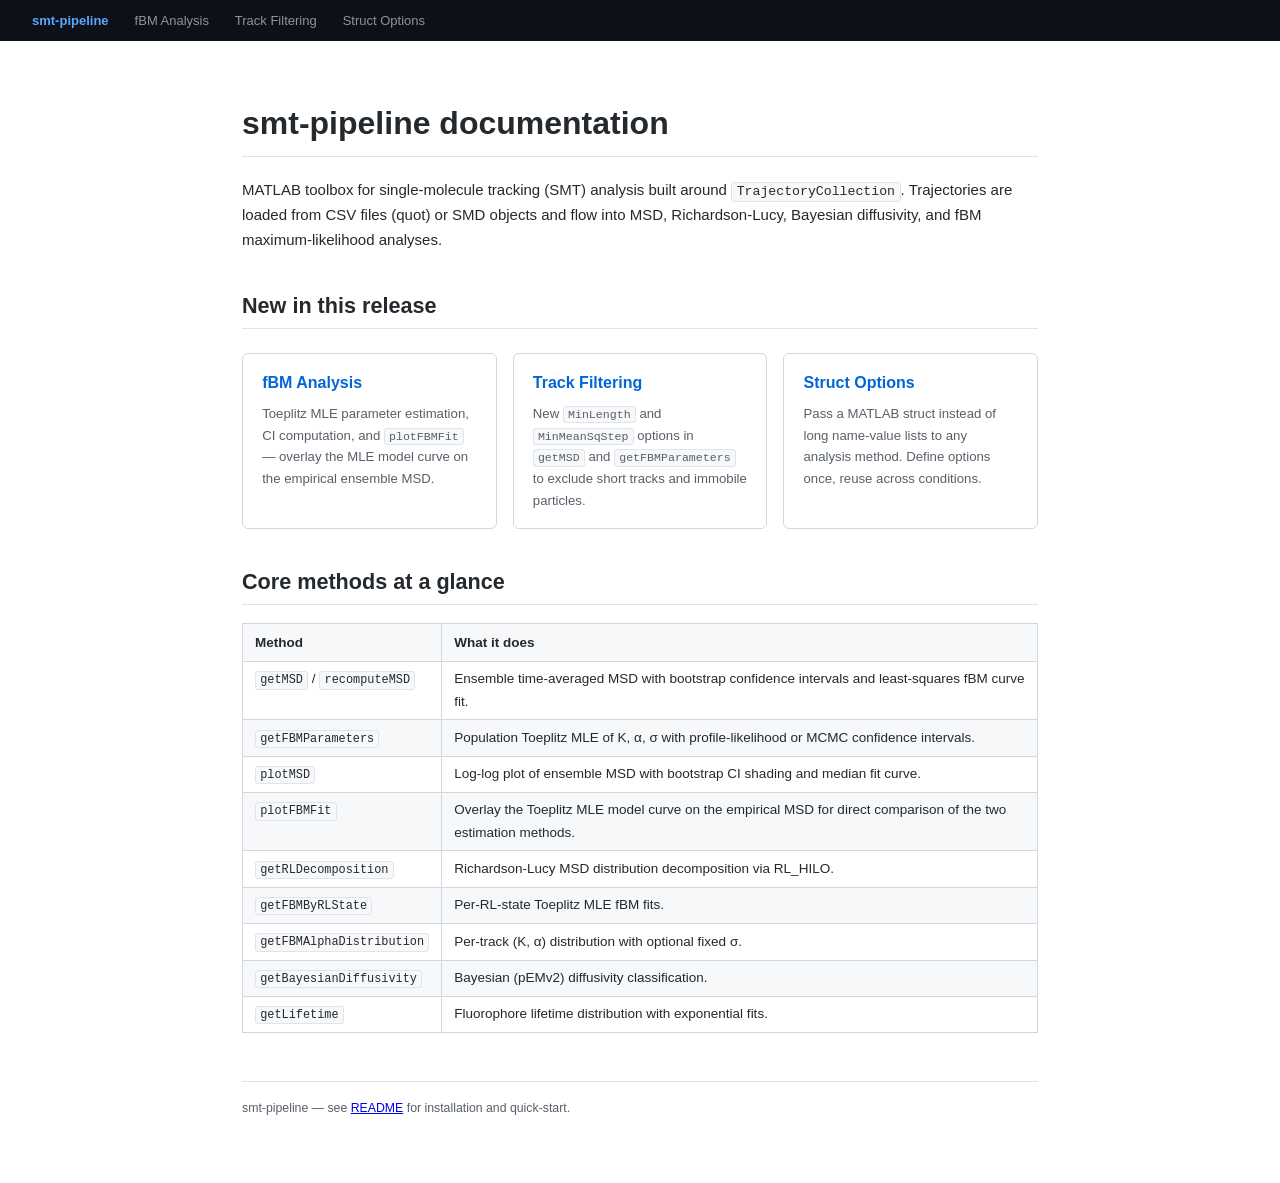
==== doc/index.html @ 526ec2e5 "Add plotFBMFit, track filtering, struct options, and HTML docs - plotFBMFit: overlay Toeplitz MLE mo" ====
<!DOCTYPE html>
<html lang="en">
<head>
<meta charset="UTF-8">
<meta name="viewport" content="width=device-width, initial-scale=1.0">
<title>smt-pipeline documentation</title>
<link rel="stylesheet" href="style.css">
</head>
<body>

<nav>
  <a class="home" href="index.html">smt-pipeline</a>
  <a href="fbm_analysis.html">fBM Analysis</a>
  <a href="track_filtering.html">Track Filtering</a>
  <a href="struct_options.html">Struct Options</a>
</nav>

<div class="page-wrap">

<h1>smt-pipeline documentation</h1>

<p>
MATLAB toolbox for single-molecule tracking (SMT) analysis built around
<code>TrajectoryCollection</code>. Trajectories are loaded from CSV files
(quot) or SMD objects and flow into MSD, Richardson-Lucy, Bayesian diffusivity,
and fBM maximum-likelihood analyses.
</p>

<h2>New in this release</h2>

<div class="card-grid">

  <a class="card" href="fbm_analysis.html">
    <h3>fBM Analysis</h3>
    <p>Toeplitz MLE parameter estimation, CI computation, and
    <code>plotFBMFit</code> — overlay the MLE model curve on the
    empirical ensemble MSD.</p>
  </a>

  <a class="card" href="track_filtering.html">
    <h3>Track Filtering</h3>
    <p>New <code>MinLength</code> and <code>MinMeanSqStep</code>
    options in <code>getMSD</code> and <code>getFBMParameters</code>
    to exclude short tracks and immobile particles.</p>
  </a>

  <a class="card" href="struct_options.html">
    <h3>Struct Options</h3>
    <p>Pass a MATLAB struct instead of long name-value lists to any
    analysis method. Define options once, reuse across conditions.</p>
  </a>

</div>

<h2>Core methods at a glance</h2>

<table>
  <thead>
    <tr><th>Method</th><th>What it does</th></tr>
  </thead>
  <tbody>
    <tr>
      <td><code>getMSD</code> / <code>recomputeMSD</code></td>
      <td>Ensemble time-averaged MSD with bootstrap confidence intervals and
          least-squares fBM curve fit.</td>
    </tr>
    <tr>
      <td><code>getFBMParameters</code></td>
      <td>Population Toeplitz MLE of K, α, σ with profile-likelihood or MCMC
          confidence intervals.</td>
    </tr>
    <tr>
      <td><code>plotMSD</code></td>
      <td>Log-log plot of ensemble MSD with bootstrap CI shading and median
          fit curve.</td>
    </tr>
    <tr>
      <td><code>plotFBMFit</code></td>
      <td>Overlay the Toeplitz MLE model curve on the empirical MSD for
          direct comparison of the two estimation methods.</td>
    </tr>
    <tr>
      <td><code>getRLDecomposition</code></td>
      <td>Richardson-Lucy MSD distribution decomposition via RL_HILO.</td>
    </tr>
    <tr>
      <td><code>getFBMByRLState</code></td>
      <td>Per-RL-state Toeplitz MLE fBM fits.</td>
    </tr>
    <tr>
      <td><code>getFBMAlphaDistribution</code></td>
      <td>Per-track (K, α) distribution with optional fixed σ.</td>
    </tr>
    <tr>
      <td><code>getBayesianDiffusivity</code></td>
      <td>Bayesian (pEMv2) diffusivity classification.</td>
    </tr>
    <tr>
      <td><code>getLifetime</code></td>
      <td>Fluorophore lifetime distribution with exponential fits.</td>
    </tr>
  </tbody>
</table>

<footer>smt-pipeline &mdash; see <a href="../README.md">README</a> for installation and quick-start.</footer>
</div>
</body>
</html>
---- doc/style.css ----
/* smt-pipeline documentation stylesheet */
*, *::before, *::after { box-sizing: border-box; }

body {
    font-family: -apple-system, BlinkMacSystemFont, "Segoe UI", Helvetica, Arial, sans-serif;
    font-size: 15px;
    line-height: 1.65;
    color: #24292e;
    background: #fff;
    margin: 0;
    padding: 0;
}

.page-wrap {
    max-width: 860px;
    margin: 0 auto;
    padding: 2rem 2rem 4rem;
}

/* ── Nav ─────────────────────────────────────────────────────────────── */
nav {
    background: #0d1117;
    padding: 0.6rem 2rem;
    font-size: 13px;
}
nav a { color: #8b949e; text-decoration: none; margin-right: 1.4rem; }
nav a:hover { color: #e6edf3; }
nav a.home { color: #58a6ff; font-weight: 600; }

/* ── Headings ─────────────────────────────────────────────────────────── */
h1 { font-size: 2rem; border-bottom: 1px solid #e1e4e8; padding-bottom: .4rem; margin-top: 1.5rem; }
h2 { font-size: 1.35rem; border-bottom: 1px solid #e1e4e8; padding-bottom: .3rem; margin-top: 2.2rem; }
h3 { font-size: 1.1rem; margin-top: 1.8rem; color: #0366d6; }

/* ── Code ─────────────────────────────────────────────────────────────── */
code {
    font-family: "SFMono-Regular", Consolas, "Liberation Mono", Menlo, monospace;
    font-size: 0.88em;
    background: #f6f8fa;
    border: 1px solid #e1e4e8;
    border-radius: 3px;
    padding: 0.1em 0.35em;
}

pre {
    background: #0d1117;
    color: #e6edf3;
    border-radius: 6px;
    padding: 1rem 1.2rem;
    overflow-x: auto;
    font-size: 0.86em;
    line-height: 1.55;
}
pre code {
    background: none;
    border: none;
    padding: 0;
    color: inherit;
    font-size: inherit;
}

/* ── Tables ───────────────────────────────────────────────────────────── */
table {
    width: 100%;
    border-collapse: collapse;
    margin: 1rem 0 1.5rem;
    font-size: 0.9em;
}
th {
    background: #f6f8fa;
    text-align: left;
    padding: 0.45rem 0.75rem;
    border: 1px solid #d0d7de;
    font-weight: 600;
}
td {
    padding: 0.4rem 0.75rem;
    border: 1px solid #d0d7de;
    vertical-align: top;
}
tr:nth-child(even) td { background: #f6f8fa; }

/* ── Callouts ─────────────────────────────────────────────────────────── */
.note, .tip, .warn {
    border-left: 4px solid;
    padding: 0.6rem 1rem;
    margin: 1.2rem 0;
    border-radius: 0 4px 4px 0;
    font-size: 0.92em;
}
.note  { border-color: #0366d6; background: #f1f8ff; }
.tip   { border-color: #28a745; background: #f0fff4; }
.warn  { border-color: #e36209; background: #fff8f0; }
.note strong, .tip strong, .warn strong { display: block; margin-bottom: .2rem; }

/* ── Card grid (index page) ───────────────────────────────────────────── */
.card-grid {
    display: grid;
    grid-template-columns: repeat(auto-fill, minmax(240px, 1fr));
    gap: 1rem;
    margin-top: 1.5rem;
}
.card {
    border: 1px solid #d0d7de;
    border-radius: 6px;
    padding: 1rem 1.2rem;
    text-decoration: none;
    color: inherit;
    display: block;
    transition: border-color .15s, box-shadow .15s;
}
.card:hover { border-color: #0366d6; box-shadow: 0 2px 8px rgba(3,102,214,.12); }
.card h3 { margin: 0 0 .4rem; color: #0366d6; font-size: 1rem; }
.card p  { margin: 0; font-size: 0.88em; color: #57606a; }

/* ── Signature block ──────────────────────────────────────────────────── */
.sig {
    background: #f6f8fa;
    border: 1px solid #d0d7de;
    border-radius: 6px;
    padding: 0.7rem 1rem;
    font-family: "SFMono-Regular", Consolas, monospace;
    font-size: 0.9em;
    margin: 0.8rem 0 1.2rem;
    white-space: pre-wrap;
}

footer {
    margin-top: 3rem;
    padding-top: 1rem;
    border-top: 1px solid #e1e4e8;
    font-size: 0.82em;
    color: #57606a;
}
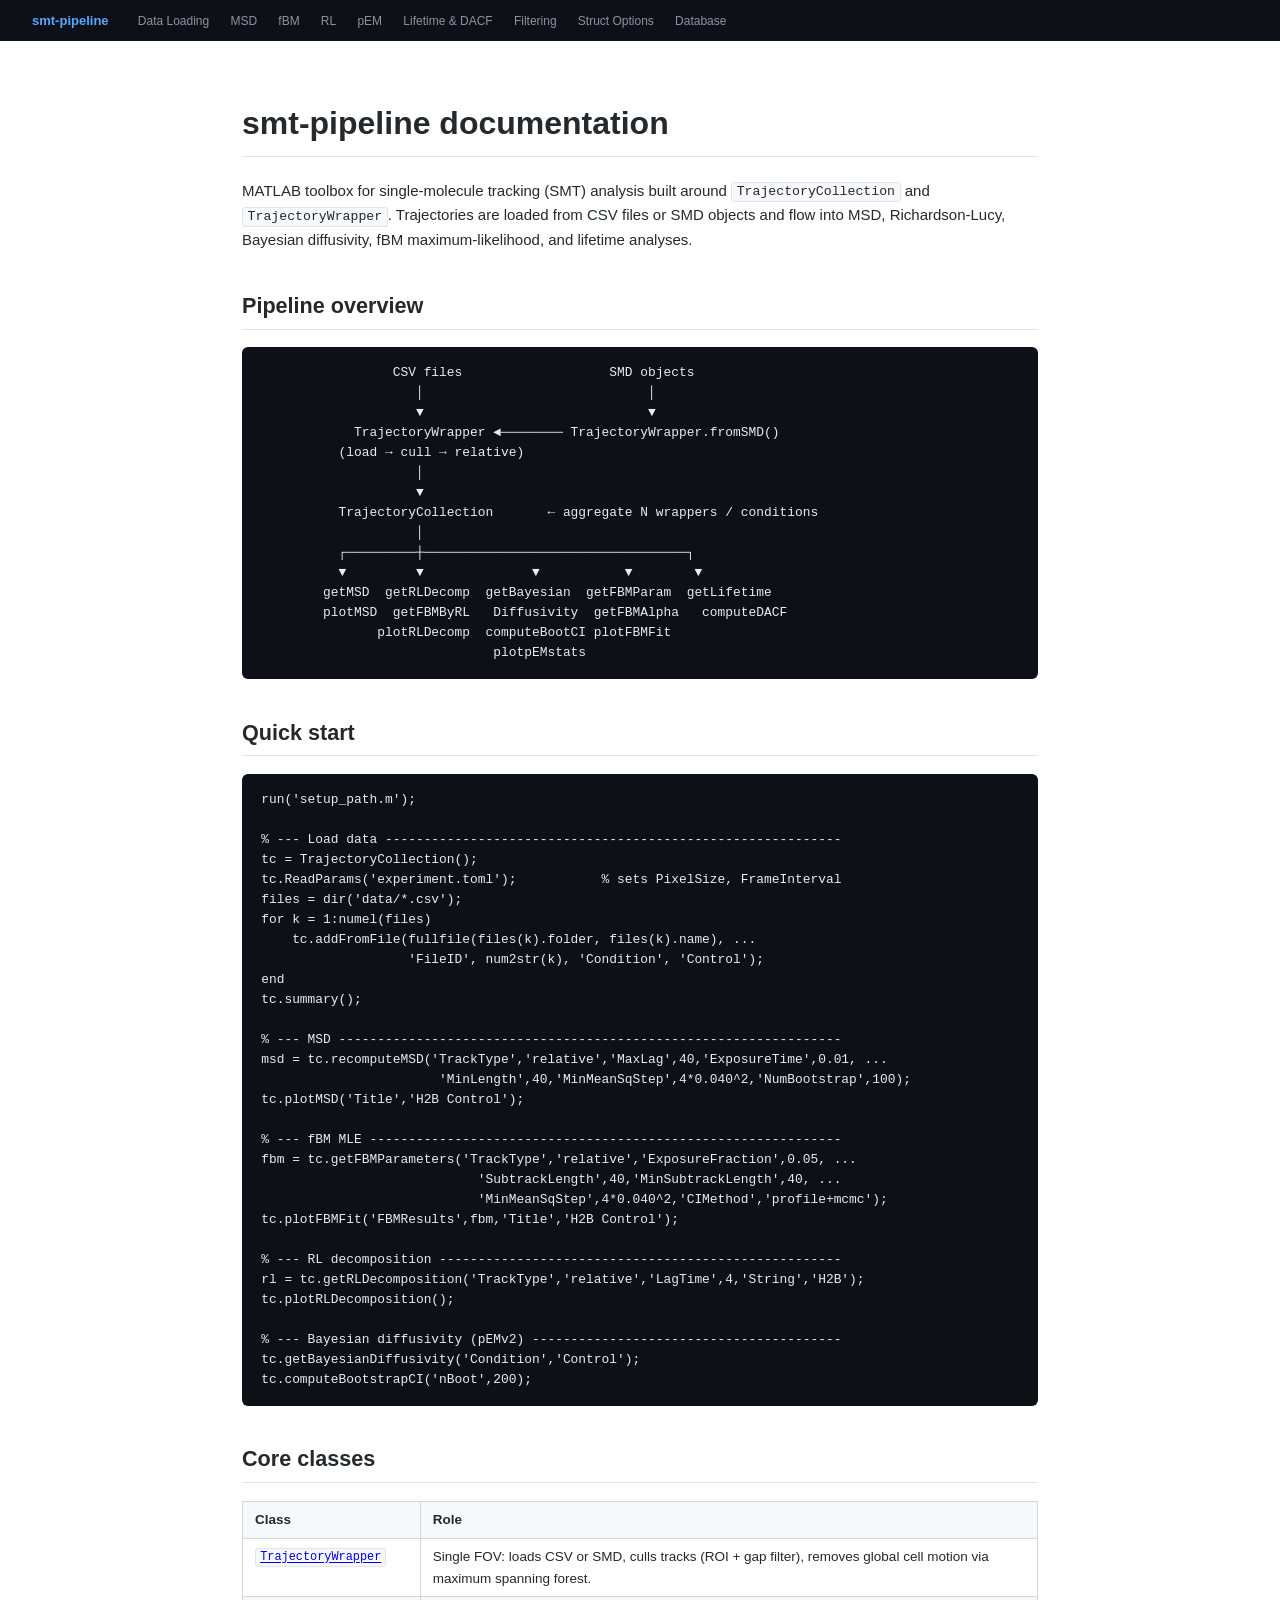
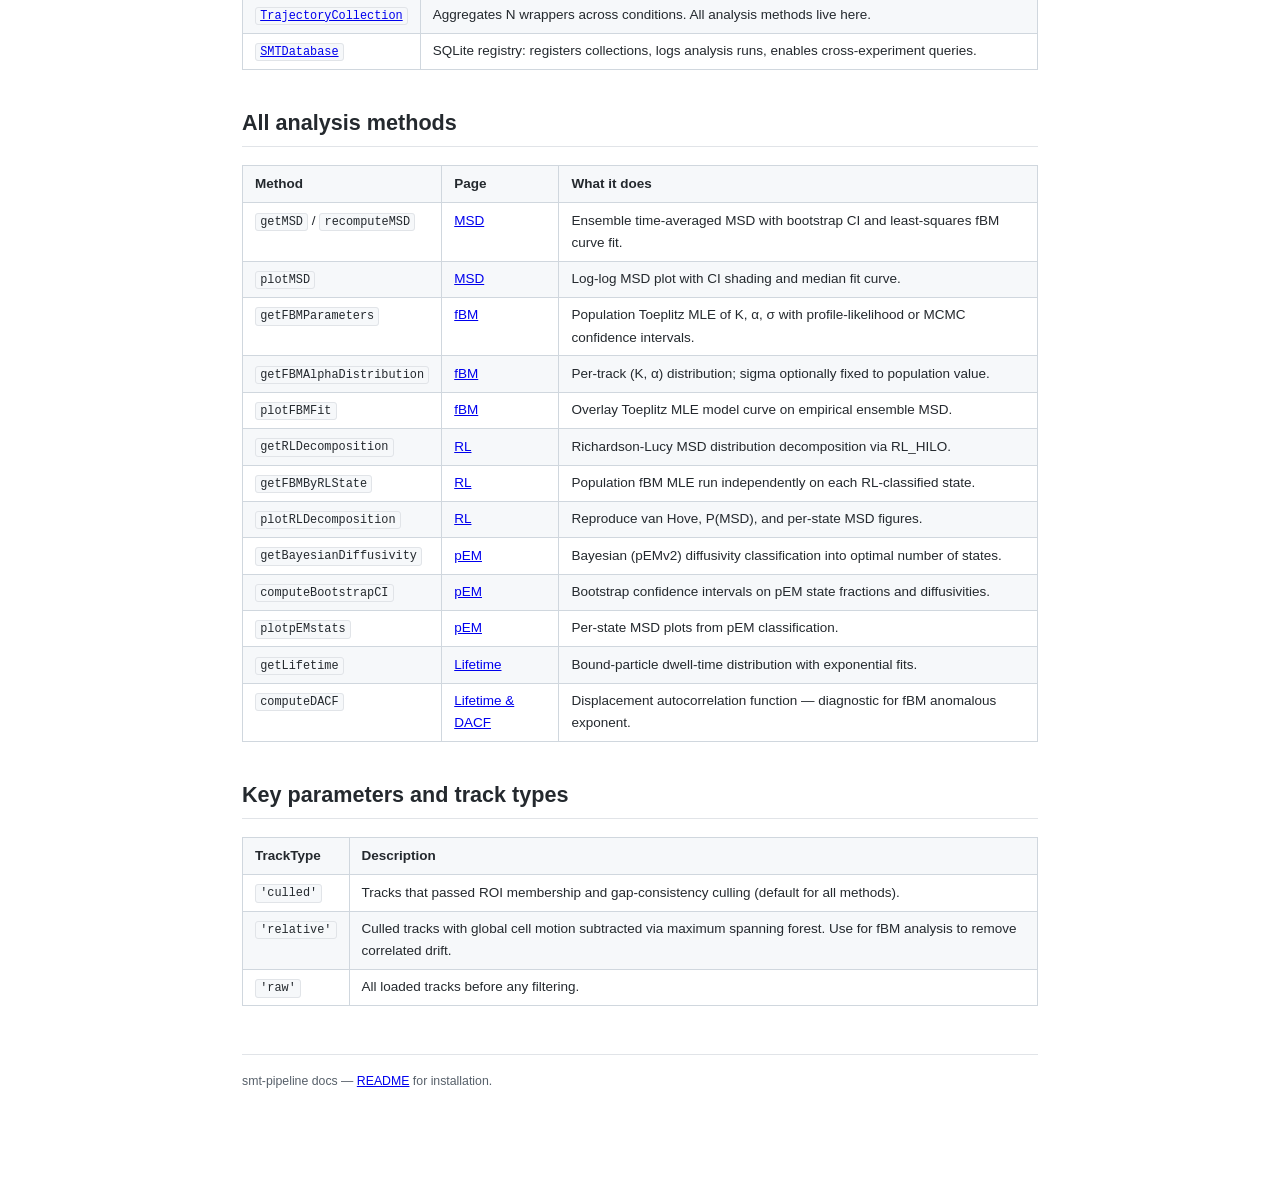
==== commit 60f8e6b2: "Expand docs: add 6 new pages covering all pipeline capabilities New pages: - data_loading: Trajector" ====
--- a/doc/index.html
+++ b/doc/index.html
@@ -10,9 +10,15 @@
 
 <nav>
   <a class="home" href="index.html">smt-pipeline</a>
-  <a href="fbm_analysis.html">fBM Analysis</a>
-  <a href="track_filtering.html">Track Filtering</a>
+  <a href="data_loading.html">Data Loading</a>
+  <a href="msd_analysis.html">MSD</a>
+  <a href="fbm_analysis.html">fBM</a>
+  <a href="rl_analysis.html">RL</a>
+  <a href="pem_analysis.html">pEM</a>
+  <a href="lifetime.html">Lifetime &amp; DACF</a>
+  <a href="track_filtering.html">Filtering</a>
   <a href="struct_options.html">Struct Options</a>
+  <a href="smt_database.html">Database</a>
 </nav>
 
 <div class="page-wrap">
@@ -21,88 +27,174 @@
 
 <p>
 MATLAB toolbox for single-molecule tracking (SMT) analysis built around
-<code>TrajectoryCollection</code>. Trajectories are loaded from CSV files
-(quot) or SMD objects and flow into MSD, Richardson-Lucy, Bayesian diffusivity,
-and fBM maximum-likelihood analyses.
+<code>TrajectoryCollection</code> and <code>TrajectoryWrapper</code>.
+Trajectories are loaded from CSV files or SMD objects and flow into MSD,
+Richardson-Lucy, Bayesian diffusivity, fBM maximum-likelihood, and lifetime analyses.
 </p>
 
-<h2>New in this release</h2>
-
-<div class="card-grid">
-
-  <a class="card" href="fbm_analysis.html">
-    <h3>fBM Analysis</h3>
-    <p>Toeplitz MLE parameter estimation, CI computation, and
-    <code>plotFBMFit</code> — overlay the MLE model curve on the
-    empirical ensemble MSD.</p>
-  </a>
-
-  <a class="card" href="track_filtering.html">
-    <h3>Track Filtering</h3>
-    <p>New <code>MinLength</code> and <code>MinMeanSqStep</code>
-    options in <code>getMSD</code> and <code>getFBMParameters</code>
-    to exclude short tracks and immobile particles.</p>
-  </a>
-
-  <a class="card" href="struct_options.html">
-    <h3>Struct Options</h3>
-    <p>Pass a MATLAB struct instead of long name-value lists to any
-    analysis method. Define options once, reuse across conditions.</p>
-  </a>
-
-</div>
-
-<h2>Core methods at a glance</h2>
+<!-- ═══════════════════════════════════════════════════════════════════════ -->
+<h2>Pipeline overview</h2>
+
+<pre><code>                 CSV files                   SMD objects
+                    │                             │
+                    ▼                             ▼
+            TrajectoryWrapper ◄──────── TrajectoryWrapper.fromSMD()
+          (load → cull → relative)
+                    │
+                    ▼
+          TrajectoryCollection       ← aggregate N wrappers / conditions
+                    │
+          ┌─────────┼──────────────────────────────────┐
+          ▼         ▼              ▼           ▼        ▼
+        getMSD  getRLDecomp  getBayesian  getFBMParam  getLifetime
+        plotMSD  getFBMByRL   Diffusivity  getFBMAlpha   computeDACF
+               plotRLDecomp  computeBootCI plotFBMFit
+                              plotpEMstats</code></pre>
+
+<!-- ═══════════════════════════════════════════════════════════════════════ -->
+<h2>Quick start</h2>
+
+<pre><code>run('setup_path.m');
+
+% --- Load data -----------------------------------------------------------
+tc = TrajectoryCollection();
+tc.ReadParams('experiment.toml');           % sets PixelSize, FrameInterval
+files = dir('data/*.csv');
+for k = 1:numel(files)
+    tc.addFromFile(fullfile(files(k).folder, files(k).name), ...
+                   'FileID', num2str(k), 'Condition', 'Control');
+end
+tc.summary();
+
+% --- MSD -----------------------------------------------------------------
+msd = tc.recomputeMSD('TrackType','relative','MaxLag',40,'ExposureTime',0.01, ...
+                       'MinLength',40,'MinMeanSqStep',4*0.040^2,'NumBootstrap',100);
+tc.plotMSD('Title','H2B Control');
+
+% --- fBM MLE -------------------------------------------------------------
+fbm = tc.getFBMParameters('TrackType','relative','ExposureFraction',0.05, ...
+                            'SubtrackLength',40,'MinSubtrackLength',40, ...
+                            'MinMeanSqStep',4*0.040^2,'CIMethod','profile+mcmc');
+tc.plotFBMFit('FBMResults',fbm,'Title','H2B Control');
+
+% --- RL decomposition ----------------------------------------------------
+rl = tc.getRLDecomposition('TrackType','relative','LagTime',4,'String','H2B');
+tc.plotRLDecomposition();
+
+% --- Bayesian diffusivity (pEMv2) ----------------------------------------
+tc.getBayesianDiffusivity('Condition','Control');
+tc.computeBootstrapCI('nBoot',200);</code></pre>
+
+<!-- ═══════════════════════════════════════════════════════════════════════ -->
+<h2>Core classes</h2>
+
+<table>
+  <thead><tr><th>Class</th><th>Role</th></tr></thead>
+  <tbody>
+    <tr>
+      <td><a href="data_loading.html#wrapper"><code>TrajectoryWrapper</code></a></td>
+      <td>Single FOV: loads CSV or SMD, culls tracks (ROI + gap filter), removes global cell motion via maximum spanning forest.</td>
+    </tr>
+    <tr>
+      <td><a href="data_loading.html#collection"><code>TrajectoryCollection</code></a></td>
+      <td>Aggregates N wrappers across conditions. All analysis methods live here.</td>
+    </tr>
+    <tr>
+      <td><a href="smt_database.html"><code>SMTDatabase</code></a></td>
+      <td>SQLite registry: registers collections, logs analysis runs, enables cross-experiment queries.</td>
+    </tr>
+  </tbody>
+</table>
+
+<!-- ═══════════════════════════════════════════════════════════════════════ -->
+<h2>All analysis methods</h2>
 
 <table>
   <thead>
-    <tr><th>Method</th><th>What it does</th></tr>
+    <tr><th>Method</th><th>Page</th><th>What it does</th></tr>
   </thead>
   <tbody>
     <tr>
       <td><code>getMSD</code> / <code>recomputeMSD</code></td>
-      <td>Ensemble time-averaged MSD with bootstrap confidence intervals and
-          least-squares fBM curve fit.</td>
+      <td><a href="msd_analysis.html">MSD</a></td>
+      <td>Ensemble time-averaged MSD with bootstrap CI and least-squares fBM curve fit.</td>
+    </tr>
+    <tr>
+      <td><code>plotMSD</code></td>
+      <td><a href="msd_analysis.html">MSD</a></td>
+      <td>Log-log MSD plot with CI shading and median fit curve.</td>
     </tr>
     <tr>
       <td><code>getFBMParameters</code></td>
-      <td>Population Toeplitz MLE of K, α, σ with profile-likelihood or MCMC
-          confidence intervals.</td>
-    </tr>
-    <tr>
-      <td><code>plotMSD</code></td>
-      <td>Log-log plot of ensemble MSD with bootstrap CI shading and median
-          fit curve.</td>
+      <td><a href="fbm_analysis.html">fBM</a></td>
+      <td>Population Toeplitz MLE of K, α, σ with profile-likelihood or MCMC confidence intervals.</td>
+    </tr>
+    <tr>
+      <td><code>getFBMAlphaDistribution</code></td>
+      <td><a href="fbm_analysis.html#alpha-dist">fBM</a></td>
+      <td>Per-track (K, α) distribution; sigma optionally fixed to population value.</td>
     </tr>
     <tr>
       <td><code>plotFBMFit</code></td>
-      <td>Overlay the Toeplitz MLE model curve on the empirical MSD for
-          direct comparison of the two estimation methods.</td>
+      <td><a href="fbm_analysis.html#plotfbmfit">fBM</a></td>
+      <td>Overlay Toeplitz MLE model curve on empirical ensemble MSD.</td>
     </tr>
     <tr>
       <td><code>getRLDecomposition</code></td>
+      <td><a href="rl_analysis.html">RL</a></td>
       <td>Richardson-Lucy MSD distribution decomposition via RL_HILO.</td>
     </tr>
     <tr>
       <td><code>getFBMByRLState</code></td>
-      <td>Per-RL-state Toeplitz MLE fBM fits.</td>
-    </tr>
-    <tr>
-      <td><code>getFBMAlphaDistribution</code></td>
-      <td>Per-track (K, α) distribution with optional fixed σ.</td>
+      <td><a href="rl_analysis.html#fbm-by-state">RL</a></td>
+      <td>Population fBM MLE run independently on each RL-classified state.</td>
+    </tr>
+    <tr>
+      <td><code>plotRLDecomposition</code></td>
+      <td><a href="rl_analysis.html#plot">RL</a></td>
+      <td>Reproduce van Hove, P(MSD), and per-state MSD figures.</td>
     </tr>
     <tr>
       <td><code>getBayesianDiffusivity</code></td>
-      <td>Bayesian (pEMv2) diffusivity classification.</td>
+      <td><a href="pem_analysis.html">pEM</a></td>
+      <td>Bayesian (pEMv2) diffusivity classification into optimal number of states.</td>
+    </tr>
+    <tr>
+      <td><code>computeBootstrapCI</code></td>
+      <td><a href="pem_analysis.html#bootstrap">pEM</a></td>
+      <td>Bootstrap confidence intervals on pEM state fractions and diffusivities.</td>
+    </tr>
+    <tr>
+      <td><code>plotpEMstats</code></td>
+      <td><a href="pem_analysis.html#plot">pEM</a></td>
+      <td>Per-state MSD plots from pEM classification.</td>
     </tr>
     <tr>
       <td><code>getLifetime</code></td>
-      <td>Fluorophore lifetime distribution with exponential fits.</td>
+      <td><a href="lifetime.html">Lifetime</a></td>
+      <td>Bound-particle dwell-time distribution with exponential fits.</td>
+    </tr>
+    <tr>
+      <td><code>computeDACF</code></td>
+      <td><a href="lifetime.html#dacf">Lifetime &amp; DACF</a></td>
+      <td>Displacement autocorrelation function — diagnostic for fBM anomalous exponent.</td>
     </tr>
   </tbody>
 </table>
 
-<footer>smt-pipeline &mdash; see <a href="../README.md">README</a> for installation and quick-start.</footer>
+<!-- ═══════════════════════════════════════════════════════════════════════ -->
+<h2>Key parameters and track types</h2>
+
+<table>
+  <thead><tr><th>TrackType</th><th>Description</th></tr></thead>
+  <tbody>
+    <tr><td><code>'culled'</code></td><td>Tracks that passed ROI membership and gap-consistency culling (default for all methods).</td></tr>
+    <tr><td><code>'relative'</code></td><td>Culled tracks with global cell motion subtracted via maximum spanning forest. Use for fBM analysis to remove correlated drift.</td></tr>
+    <tr><td><code>'raw'</code></td><td>All loaded tracks before any filtering.</td></tr>
+  </tbody>
+</table>
+
+<footer>smt-pipeline docs &mdash; <a href="../README.md">README</a> for installation.</footer>
 </div>
 </body>
 </html>
--- a/doc/style.css
+++ b/doc/style.css
@@ -23,9 +23,9 @@
     padding: 0.6rem 2rem;
     font-size: 13px;
 }
-nav a { color: #8b949e; text-decoration: none; margin-right: 1.4rem; }
+nav a { color: #8b949e; text-decoration: none; margin-right: 1.1rem; font-size: 12px; }
 nav a:hover { color: #e6edf3; }
-nav a.home { color: #58a6ff; font-weight: 600; }
+nav a.home { color: #58a6ff; font-weight: 600; font-size: 13px; margin-right: 1.6rem; }
 
 /* ── Headings ─────────────────────────────────────────────────────────── */
 h1 { font-size: 2rem; border-bottom: 1px solid #e1e4e8; padding-bottom: .4rem; margin-top: 1.5rem; }
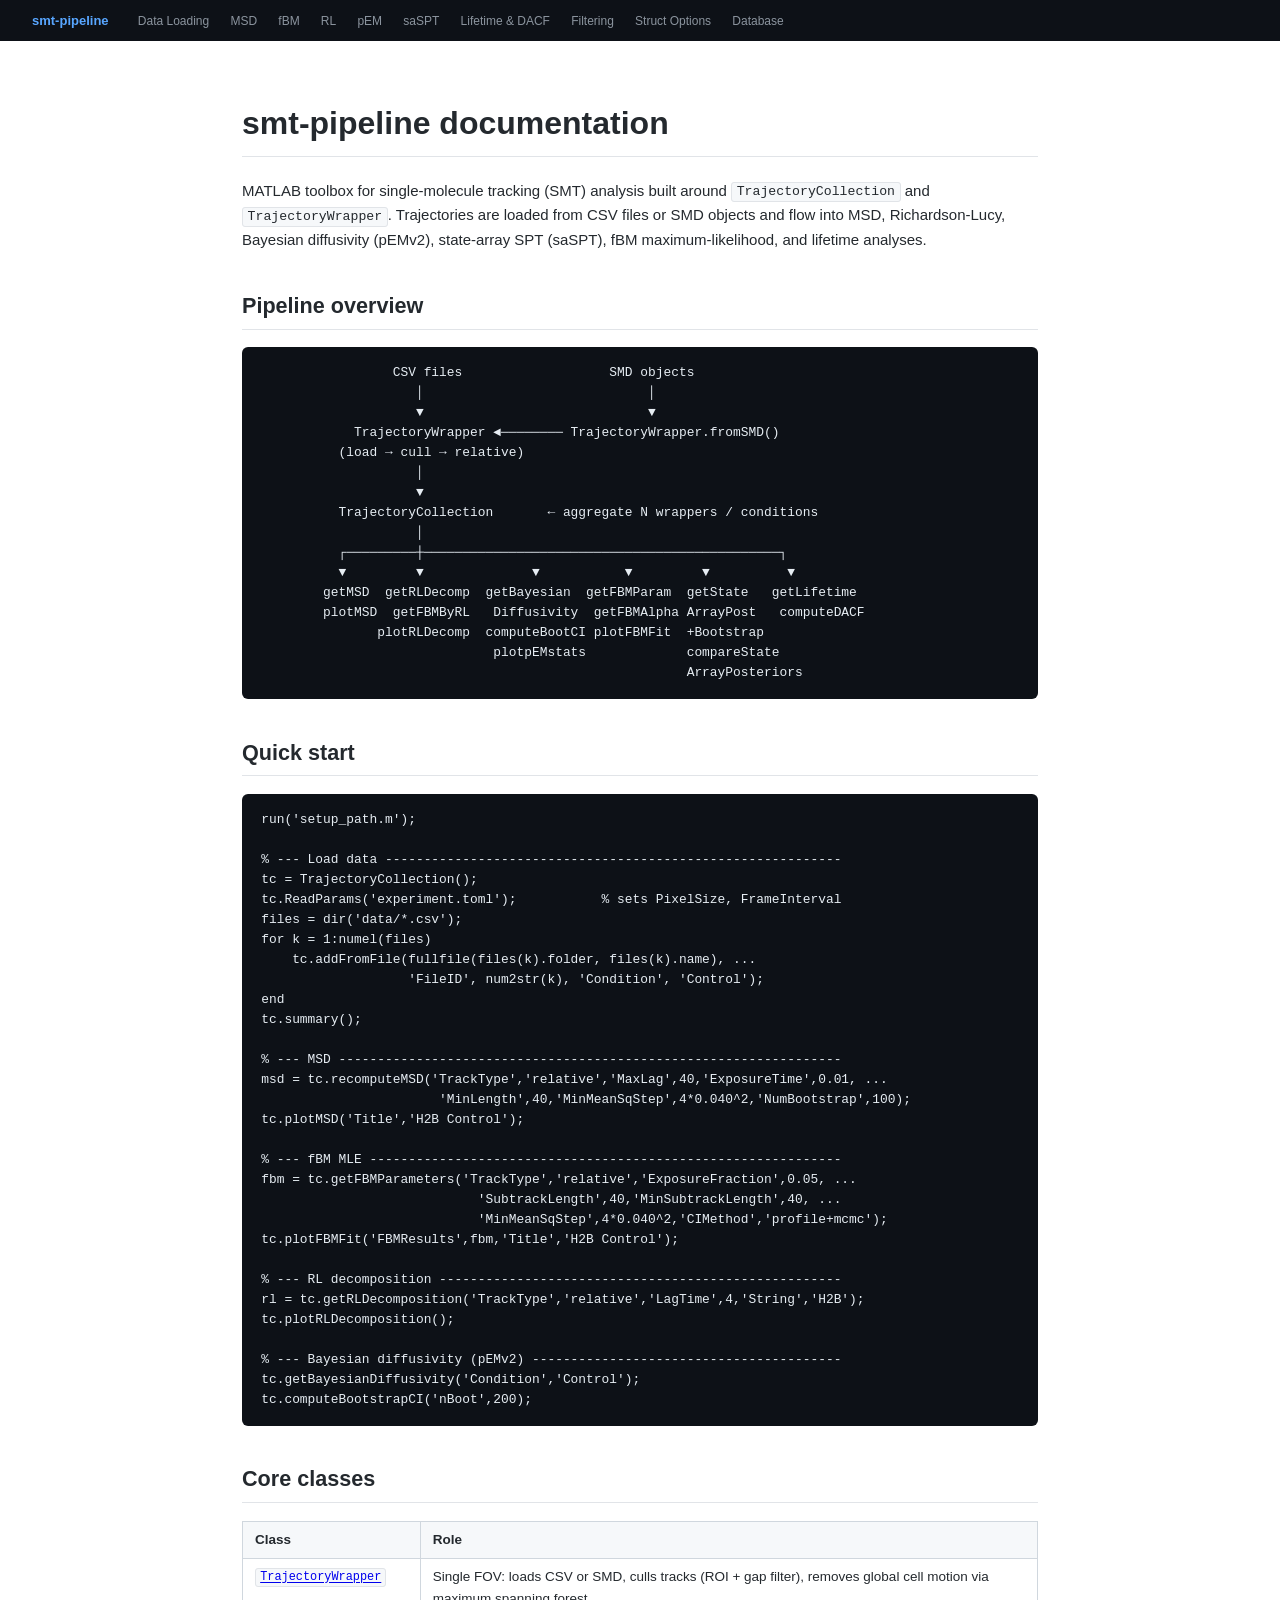
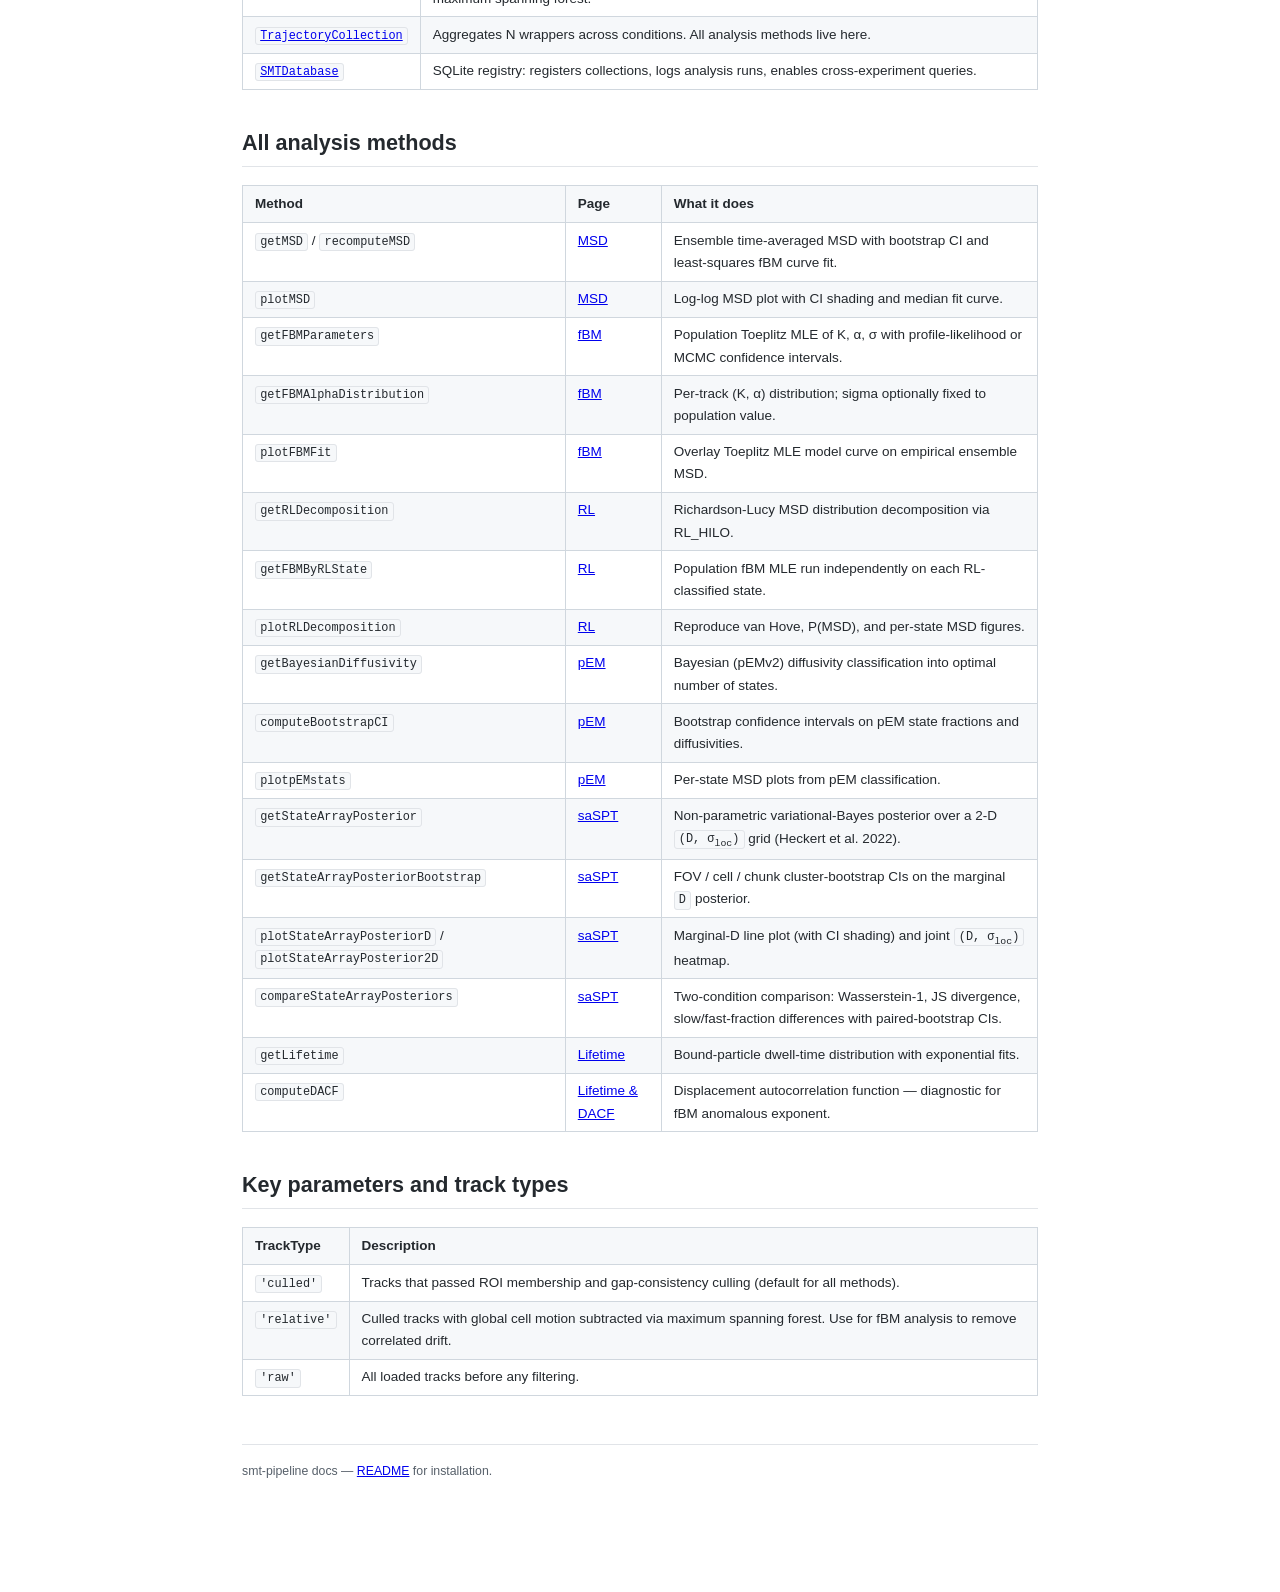
==== commit 12a688eb: "Add saSPT state-array posterior, bootstrap CI, and supporting utilities - utils/saSPT/: Heckert et a" ====
--- a/doc/index.html
+++ b/doc/index.html
@@ -15,6 +15,7 @@
   <a href="fbm_analysis.html">fBM</a>
   <a href="rl_analysis.html">RL</a>
   <a href="pem_analysis.html">pEM</a>
+  <a href="saspt_analysis.html">saSPT</a>
   <a href="lifetime.html">Lifetime &amp; DACF</a>
   <a href="track_filtering.html">Filtering</a>
   <a href="struct_options.html">Struct Options</a>
@@ -29,7 +30,8 @@
 MATLAB toolbox for single-molecule tracking (SMT) analysis built around
 <code>TrajectoryCollection</code> and <code>TrajectoryWrapper</code>.
 Trajectories are loaded from CSV files or SMD objects and flow into MSD,
-Richardson-Lucy, Bayesian diffusivity, fBM maximum-likelihood, and lifetime analyses.
+Richardson-Lucy, Bayesian diffusivity (pEMv2), state-array SPT (saSPT),
+fBM maximum-likelihood, and lifetime analyses.
 </p>
 
 <!-- ═══════════════════════════════════════════════════════════════════════ -->
@@ -44,12 +46,13 @@
                     ▼
           TrajectoryCollection       ← aggregate N wrappers / conditions
                     │
-          ┌─────────┼──────────────────────────────────┐
-          ▼         ▼              ▼           ▼        ▼
-        getMSD  getRLDecomp  getBayesian  getFBMParam  getLifetime
-        plotMSD  getFBMByRL   Diffusivity  getFBMAlpha   computeDACF
-               plotRLDecomp  computeBootCI plotFBMFit
-                              plotpEMstats</code></pre>
+          ┌─────────┼──────────────────────────────────────────────┐
+          ▼         ▼              ▼           ▼         ▼          ▼
+        getMSD  getRLDecomp  getBayesian  getFBMParam  getState   getLifetime
+        plotMSD  getFBMByRL   Diffusivity  getFBMAlpha ArrayPost   computeDACF
+               plotRLDecomp  computeBootCI plotFBMFit  +Bootstrap
+                              plotpEMstats             compareState
+                                                       ArrayPosteriors</code></pre>
 
 <!-- ═══════════════════════════════════════════════════════════════════════ -->
 <h2>Quick start</h2>
@@ -170,6 +173,26 @@
       <td>Per-state MSD plots from pEM classification.</td>
     </tr>
     <tr>
+      <td><code>getStateArrayPosterior</code></td>
+      <td><a href="saspt_analysis.html">saSPT</a></td>
+      <td>Non-parametric variational-Bayes posterior over a 2-D <code>(D, σ<sub>loc</sub>)</code> grid (Heckert et al. 2022).</td>
+    </tr>
+    <tr>
+      <td><code>getStateArrayPosteriorBootstrap</code></td>
+      <td><a href="saspt_analysis.html#bootstrap">saSPT</a></td>
+      <td>FOV / cell / chunk cluster-bootstrap CIs on the marginal <code>D</code> posterior.</td>
+    </tr>
+    <tr>
+      <td><code>plotStateArrayPosteriorD</code> / <code>plotStateArrayPosterior2D</code></td>
+      <td><a href="saspt_analysis.html#plot">saSPT</a></td>
+      <td>Marginal-D line plot (with CI shading) and joint <code>(D, σ<sub>loc</sub>)</code> heatmap.</td>
+    </tr>
+    <tr>
+      <td><code>compareStateArrayPosteriors</code></td>
+      <td><a href="saspt_analysis.html#compare">saSPT</a></td>
+      <td>Two-condition comparison: Wasserstein-1, JS divergence, slow/fast-fraction differences with paired-bootstrap CIs.</td>
+    </tr>
+    <tr>
       <td><code>getLifetime</code></td>
       <td><a href="lifetime.html">Lifetime</a></td>
       <td>Bound-particle dwell-time distribution with exponential fits.</td>
